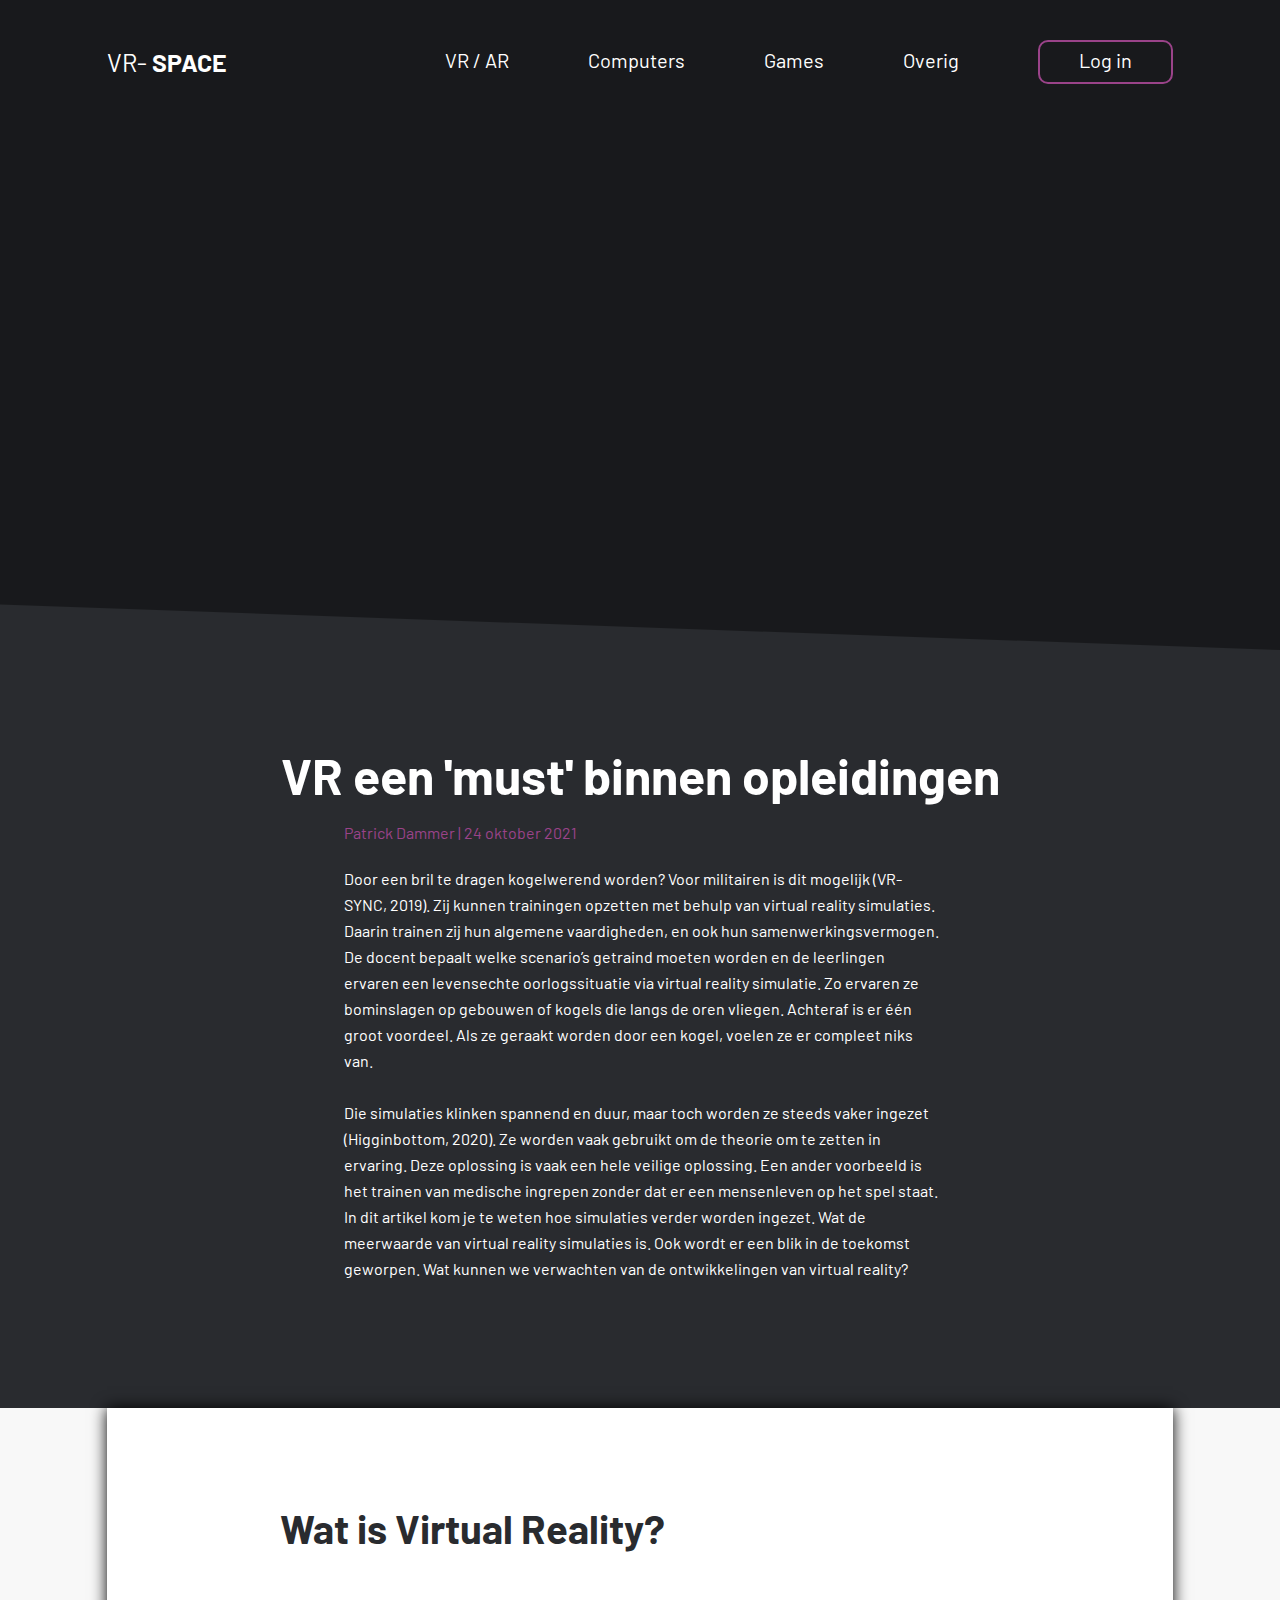
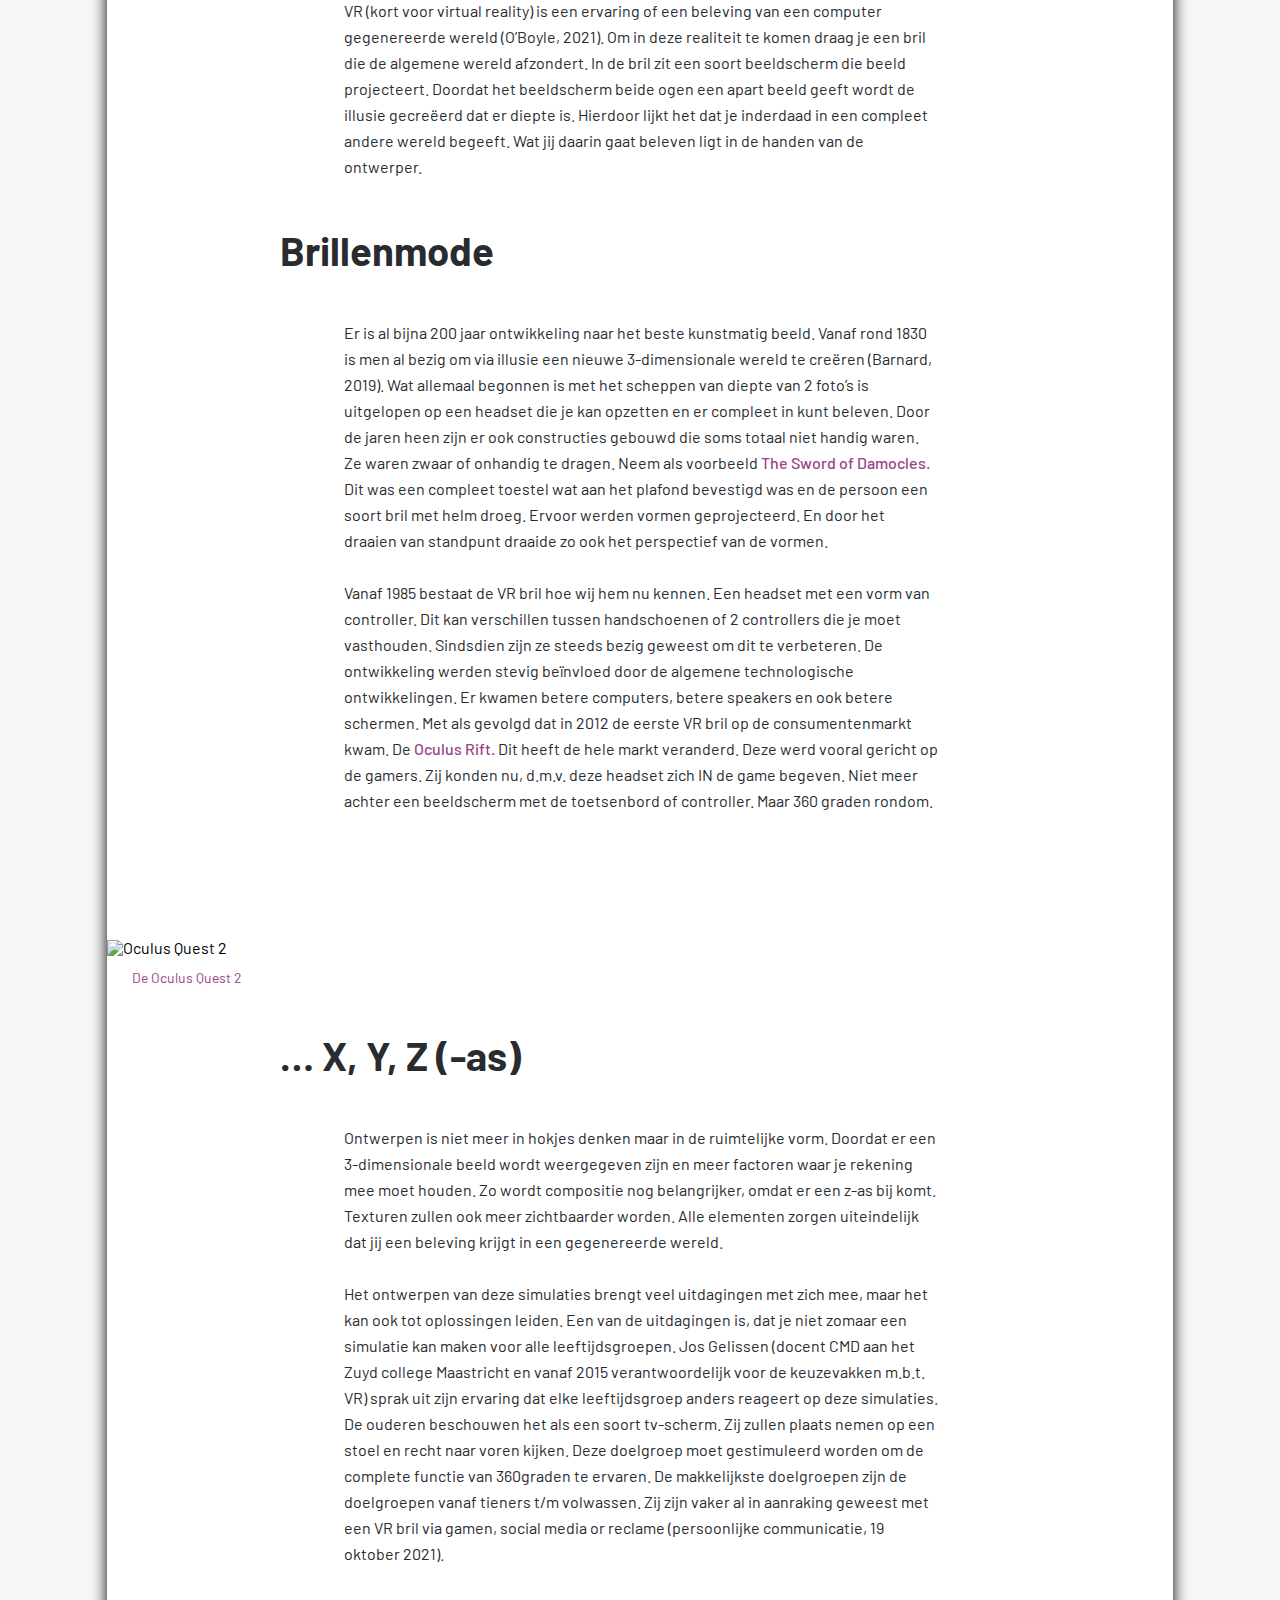
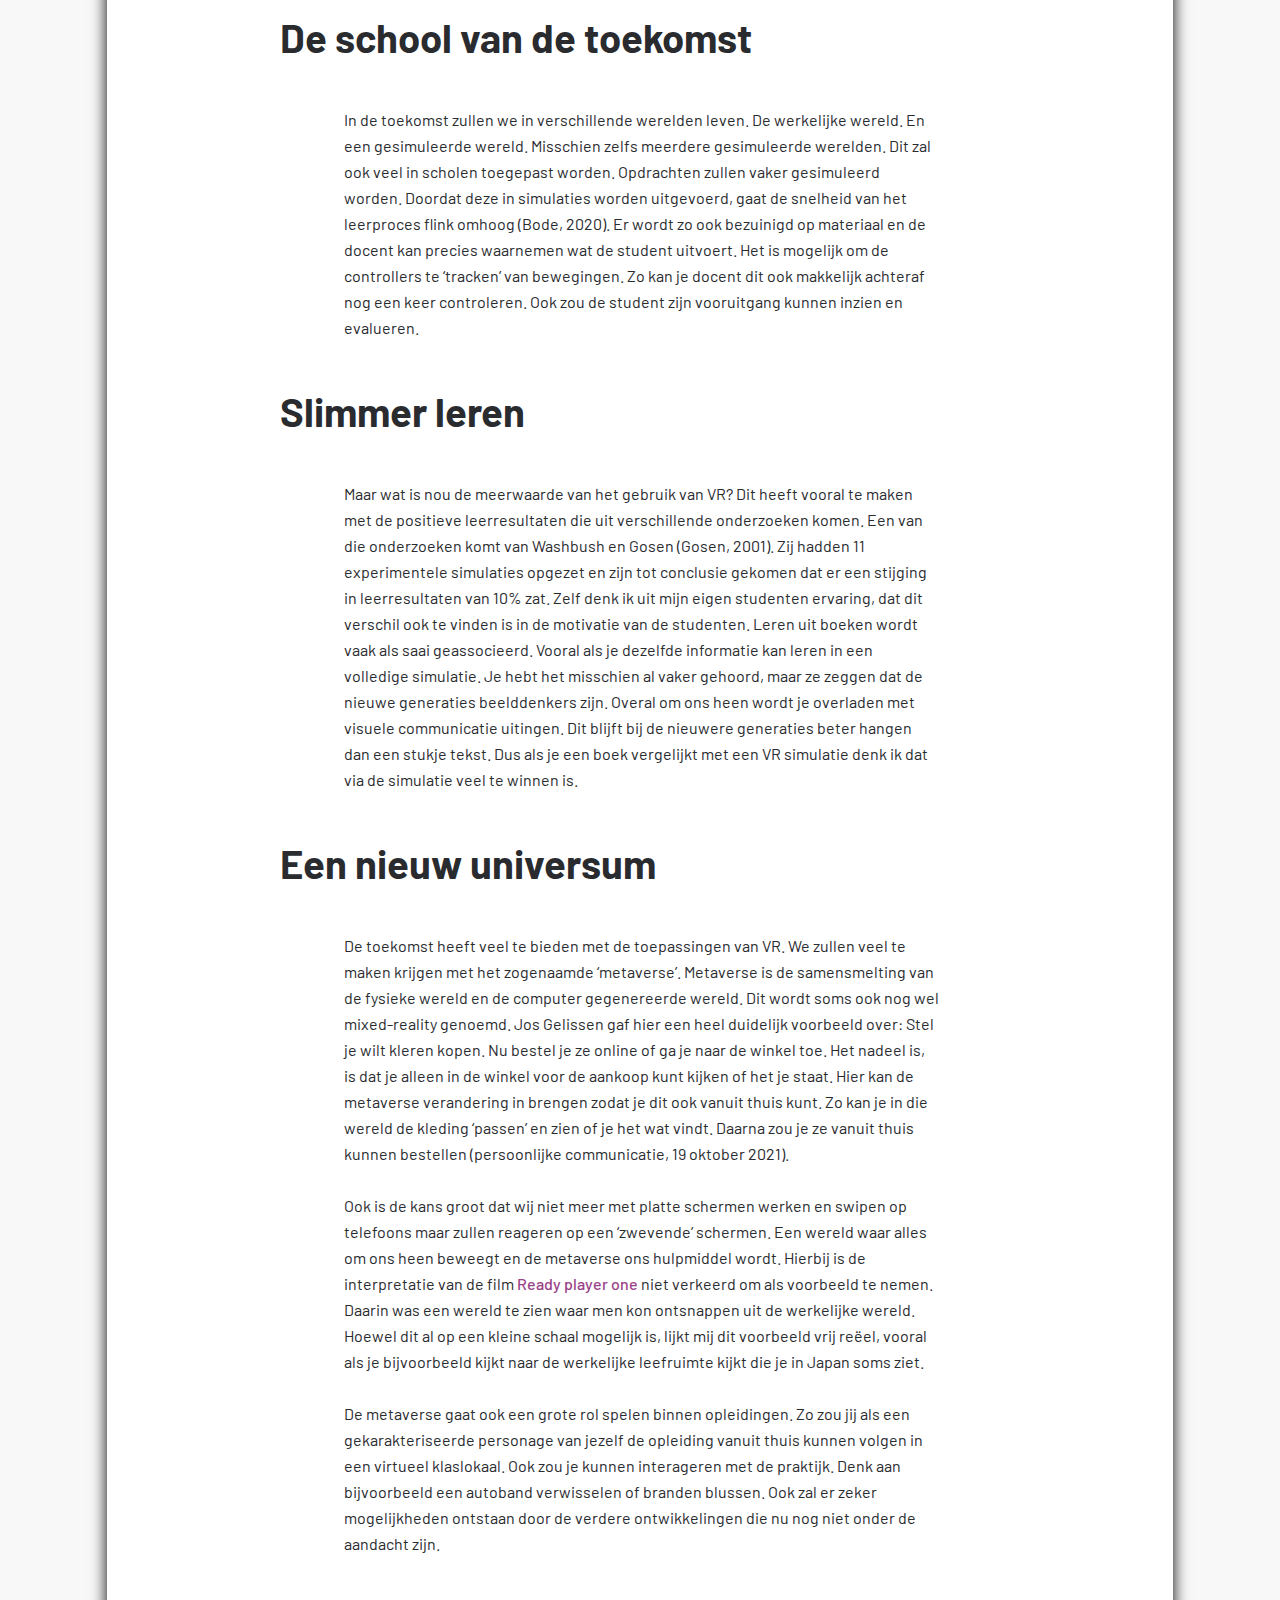
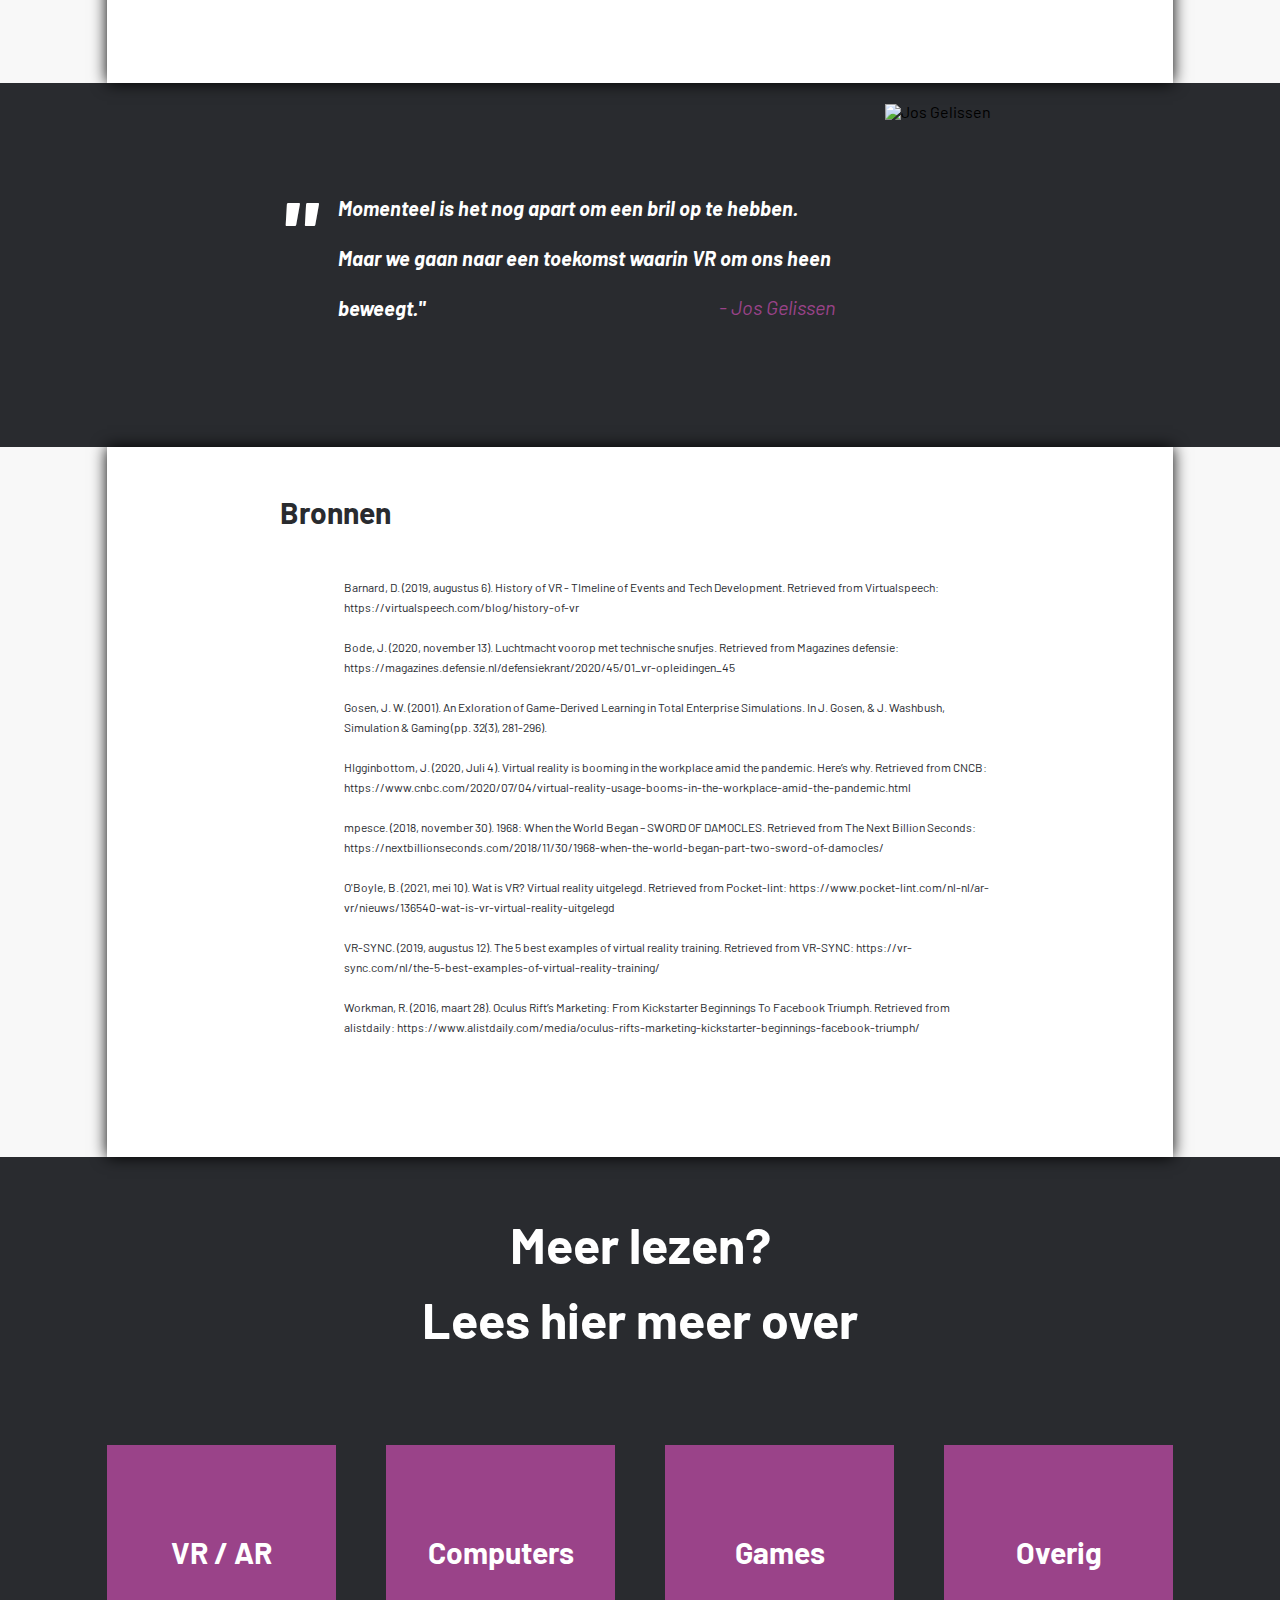
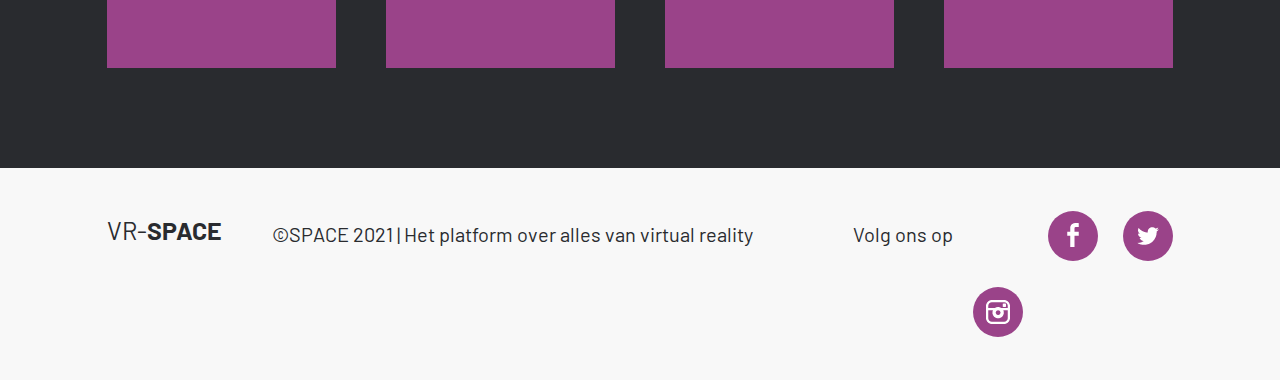
==== artikel.html @ 12d140bd "Add files via upload" ====
<!DOCTYPE html>
<html lang="en">

<head>
    <meta charset="UTF-8">
    <meta http-equiv="X-UA-Compatible" content="IE=edge">
    <meta name="viewport" content="width=device-width, initial-scale=1.0">
    <link rel="preconnect" href="https://fonts.googleapis.com">
    <link rel="preconnect" href="https://fonts.gstatic.com" crossorigin>
    <link
        href="https://fonts.googleapis.com/css2?family=Barlow:ital,wght@0,400;0,500;0,600;0,700;1,500;1,700&display=swap"
        rel="stylesheet">
    <link rel="stylesheet" href="css/reset.css">
    <link rel="stylesheet" href="css/style.css">
    <title>VR-SPACE</title>
</head>

<body>
    <header>

        <nav>

            <div class="width1066">
                <a href="index.html">
                    <p class="logo"><span class="logo-vr">VR-</span>
                        <span class="logo-space">SPACE</span>
                    </p>
                </a>

                <ul>
                    <li> <a class="link" href="/">VR / AR</a> </li>
                    <li> <a class="link" href="/">Computers</a> </li>
                    <li> <a class="link" href="/">Games</a> </li>
                    <li> <a class="link" href="/">Overig</a> </li>
                    <li> <a class="pur-but" href="/">Log in</a></li>
                </ul>
                <div class="clear"></div>

            </div>
        </nav>

    </header>

    <main>

        <h1 class="white">VR een 'must' binnen opleidingen</h1>

        <div class="width721">
            <p id="auteur">Patrick Dammer | 24 oktober 2021</p>
            <p class="article-text article-white">Door een bril te dragen kogelwerend worden? Voor militairen is dit
                mogelijk (VR-SYNC, 2019). Zij kunnen
                trainingen opzetten met behulp van virtual reality simulaties. Daarin trainen zij hun algemene
                vaardigheden, en ook hun samenwerkingsvermogen. De docent bepaalt welke scenario’s getraind moeten
                worden en de leerlingen ervaren een levensechte oorlogssituatie via virtual reality simulatie. Zo
                ervaren ze bominslagen op gebouwen of kogels die langs de oren vliegen. Achteraf is er één groot
                voordeel. Als ze geraakt worden door een kogel, voelen ze er compleet niks van.</p>

            <p class="article-text article-white">Die simulaties klinken spannend en duur, maar toch worden ze steeds
                vaker ingezet (Higginbottom, 2020).
                Ze worden vaak gebruikt om de theorie om te zetten in ervaring. Deze oplossing is vaak een hele veilige
                oplossing. Een ander voorbeeld is het trainen van medische ingrepen zonder dat er een mensenleven op het
                spel staat. In dit artikel kom je te weten hoe simulaties verder worden ingezet. Wat de meerwaarde van
                virtual reality simulaties is. Ook wordt er een blik in de toekomst geworpen. Wat kunnen we verwachten
                van de ontwikkelingen van virtual reality?</p>
        </div>

        <div id="bg-light-grey">
            <div id="white1066">
                <div class="width721">
                    <h2>Wat is Virtual Reality?</h2>

                    <p class="article-text article-grey">VR (kort voor virtual reality) is een ervaring of een beleving
                        van een computer gegenereerde
                        wereld (O’Boyle, 2021). Om in deze realiteit te komen draag je een bril die de algemene wereld
                        afzondert. In de bril zit een soort beeldscherm die beeld projecteert. Doordat het beeldscherm
                        beide ogen een apart beeld geeft wordt de illusie gecreëerd dat er diepte is. Hierdoor lijkt het
                        dat je inderdaad in een compleet andere wereld begeeft. Wat jij daarin gaat beleven ligt in de
                        handen van de ontwerper. </p>

                    <h2>Brillenmode</h2>

                    <p class="article-text article-grey">Er is al bijna 200 jaar ontwikkeling naar het beste kunstmatig
                        beeld. Vanaf rond 1830 is men al bezig om via illusie een nieuwe 3-dimensionale wereld te
                        creëren (Barnard, 2019). Wat allemaal begonnen is met het scheppen van diepte van 2 foto’s is
                        uitgelopen op een headset die je kan opzetten en er compleet in kunt beleven. Door de jaren heen
                        zijn er ook constructies gebouwd die soms totaal niet handig waren. Ze waren zwaar of onhandig
                        te dragen. Neem als voorbeeld <a class="hyper" href="https://time.graphics/event/255408">The
                            Sword of Damocles.</a> Dit was een compleet toestel wat aan het
                        plafond bevestigd was en de persoon een soort bril met helm droeg. Ervoor werden vormen
                        geprojecteerd. En door het draaien van standpunt draaide zo ook het perspectief van de vormen.
                    </p>

                    <p class="article-text article-grey">Vanaf 1985 bestaat de VR bril hoe wij hem nu kennen. Een
                        headset met een vorm van controller. Dit
                        kan verschillen tussen handschoenen of 2 controllers die je moet vasthouden. Sindsdien zijn ze
                        steeds bezig geweest om dit te verbeteren. De ontwikkeling werden stevig beïnvloed door de
                        algemene technologische ontwikkelingen. Er kwamen betere computers, betere speakers en ook
                        betere schermen. Met als gevolgd dat in 2012 de eerste VR bril op de consumentenmarkt kwam. De
                        <a class="hyper" href="https://www.oculus.com/rift/?locale=nl_NL">Oculus Rift.</a> Dit heeft de
                        hele markt veranderd. Deze werd vooral gericht op de gamers. Zij
                        konden nu, d.m.v. deze headset zich IN de game begeven. Niet meer achter een beeldscherm met de
                        toetsenbord of controller. Maar 360 graden rondom.
                    </p>

                </div>

                <img id="article-img" src="img/img-vr.JPG" alt="Oculus Quest 2">
                <p id="bijschrift"> De Oculus Quest 2</p>

                <div class="width721">

                    <h2>… X, Y, Z (-as)</h2>

                    <p class="article-text article-grey">Ontwerpen is niet meer in hokjes denken maar in de ruimtelijke
                        vorm. Doordat er een 3-dimensionale beeld wordt weergegeven zijn en meer factoren waar je
                        rekening mee moet houden. Zo wordt compositie nog belangrijker, omdat er een z-as bij komt.
                        Texturen zullen ook meer zichtbaarder worden. Alle elementen zorgen uiteindelijk dat jij een
                        beleving krijgt in een gegenereerde wereld. </p>

                    <p class="article-text article-grey">Het ontwerpen van deze simulaties brengt veel uitdagingen met
                        zich mee, maar het kan ook tot oplossingen leiden. Een van de uitdagingen is, dat je niet zomaar
                        een simulatie kan maken voor alle leeftijdsgroepen. Jos Gelissen (docent CMD aan het Zuyd
                        college Maastricht en vanaf 2015 verantwoordelijk voor de keuzevakken m.b.t. VR) sprak uit zijn
                        ervaring dat elke leeftijdsgroep anders reageert op deze simulaties. De ouderen beschouwen het
                        als een soort tv-scherm. Zij zullen plaats nemen op een stoel en recht naar voren kijken. Deze
                        doelgroep moet gestimuleerd worden om de complete functie van 360graden te ervaren. De
                        makkelijkste doelgroepen zijn de doelgroepen vanaf tieners t/m volwassen. Zij zijn vaker al in
                        aanraking geweest met een VR bril via gamen, social media or reclame (persoonlijke communicatie,
                        19 oktober 2021).</p>

                    <h2>De school van de toekomst</h2>

                    <p class="article-text article-grey">In de toekomst zullen we in verschillende werelden leven. De
                        werkelijke wereld. En een gesimuleerde wereld. Misschien zelfs meerdere gesimuleerde werelden.
                        Dit zal ook veel in scholen toegepast worden. Opdrachten zullen vaker gesimuleerd worden.
                        Doordat deze in simulaties worden uitgevoerd, gaat de snelheid van het leerproces flink omhoog
                        (Bode, 2020). Er wordt zo ook bezuinigd op materiaal en de docent kan precies waarnemen wat de
                        student uitvoert. Het is mogelijk om de controllers te ‘tracken’ van bewegingen. Zo kan je
                        docent dit ook makkelijk achteraf nog een keer controleren. Ook zou de student zijn vooruitgang
                        kunnen inzien en evalueren.</p>

                    <h2>Slimmer leren</h2>

                    <p class="article-text article-grey">Maar wat is nou de meerwaarde van het gebruik van VR? Dit heeft
                        vooral te maken met de positieve leerresultaten die uit verschillende onderzoeken komen. Een van
                        die onderzoeken komt van Washbush en Gosen (Gosen, 2001). Zij hadden 11 experimentele simulaties
                        opgezet en zijn tot conclusie gekomen dat er een stijging in leerresultaten van 10% zat. Zelf
                        denk ik uit mijn eigen studenten ervaring, dat dit verschil ook te vinden is in de motivatie van
                        de studenten. Leren uit boeken wordt vaak als saai geassocieerd. Vooral als je dezelfde
                        informatie kan leren in een volledige simulatie. Je hebt het misschien al vaker gehoord, maar ze
                        zeggen dat de nieuwe generaties beelddenkers zijn. Overal om ons heen wordt je overladen met
                        visuele communicatie uitingen. Dit blijft bij de nieuwere generaties beter hangen dan een stukje
                        tekst. Dus als je een boek vergelijkt met een VR simulatie denk ik dat via de simulatie veel te
                        winnen is.</p>

                    <h2>Een nieuw universum</h2>

                    <p class="article-text article-grey">De toekomst heeft veel te bieden met de toepassingen van VR. We
                        zullen veel te maken krijgen met het zogenaamde ‘metaverse’. Metaverse is de samensmelting van
                        de fysieke wereld en de computer gegenereerde wereld. Dit wordt soms ook nog wel mixed-reality
                        genoemd. Jos Gelissen gaf hier een heel duidelijk voorbeeld over: Stel je wilt kleren kopen. Nu
                        bestel je ze online of ga je naar de winkel toe. Het nadeel is, is dat je alleen in de winkel
                        voor de aankoop kunt kijken of het je staat. Hier kan de metaverse verandering in brengen zodat
                        je dit ook vanuit thuis kunt. Zo kan je in die wereld de kleding ‘passen’ en zien of je het wat
                        vindt. Daarna zou je ze vanuit thuis kunnen bestellen (persoonlijke communicatie, 19 oktober
                        2021).</p>

                    <p class="article-text article-grey">Ook is de kans groot dat wij niet meer met platte schermen
                        werken en swipen op telefoons maar zullen reageren op een ‘zwevende’ schermen. Een wereld waar
                        alles om ons heen beweegt en de metaverse ons hulpmiddel wordt. Hierbij is de interpretatie van
                        de
                        film <a class="hyper" href="https://www.imdb.com/title/tt1677720/">Ready player one</a> niet
                        verkeerd om als voorbeeld te nemen. Daarin was een wereld te zien
                        waar men kon ontsnappen uit de werkelijke wereld.
                        Hoewel dit al op een kleine schaal mogelijk is, lijkt mij dit voorbeeld vrij reëel, vooral als
                        je bijvoorbeeld kijkt naar de werkelijke leefruimte kijkt die je in Japan soms ziet.
                    </p>

                    <p class="article-text article-grey">De metaverse gaat ook een grote rol spelen binnen opleidingen.
                        Zo zou jij als een gekarakteriseerde personage van jezelf de opleiding vanuit thuis kunnen
                        volgen in een virtueel klaslokaal. Ook zou je kunnen interageren met de praktijk. Denk aan
                        bijvoorbeeld een autoband verwisselen of branden blussen. Ook zal er zeker mogelijkheden
                        ontstaan door de verdere ontwikkelingen die nu nog niet onder de aandacht zijn.</p>
                </div>
            </div>
        </div>

        <div class="width1066">
            <div id="quote">
            <p id="quote-teken">"</p>
                <p id="quote-text"> Momenteel is het nog apart om een bril op te hebben.
                 Maar we gaan naar een toekomst waarin VR om ons heen beweegt."</p>
                <p id="quote-auteur">- Jos Gelissen</p>
            <img id="gelissen" src="img/jos-gelissen-vrijstaand.png" alt="Jos Gelissen">

            <div class="clear"></div>
        </div>
        </div>

        <div id="bg-light-grey">
            <div id="white1066">
                <div class="width721">

                    <h3>Bronnen</h3>
                    <p class="bron">Barnard, D. (2019, augustus 6). History of VR - TImeline of Events and Tech
                        Development. Retrieved from Virtualspeech: https://virtualspeech.com/blog/history-of-vr</p>
                    <p class="bron">Bode, J. (2020, november 13). Luchtmacht voorop met technische snufjes. Retrieved
                        from Magazines defensie:
                        https://magazines.defensie.nl/defensiekrant/2020/45/01_vr-opleidingen_45</p>
                    <p class="bron">Gosen, J. W. (2001). An Exloration of Game-Derived Learning in Total Enterprise
                        Simulations. In J. Gosen, & J. Washbush, Simulation & Gaming (pp. 32(3), 281-296).</p>
                    <p class="bron">HIgginbottom, J. (2020, Juli 4). Virtual reality is booming in the workplace amid
                        the pandemic. Here’s why. Retrieved from CNCB:
                        https://www.cnbc.com/2020/07/04/virtual-reality-usage-booms-in-the-workplace-amid-the-pandemic.html
                    </p>
                    <p class="bron">mpesce. (2018, november 30). 1968: When the World Began – SWORD OF DAMOCLES.
                        Retrieved from The Next Billion Seconds:
                        https://nextbillionseconds.com/2018/11/30/1968-when-the-world-began-part-two-sword-of-damocles/
                    </p>
                    <p class="bron">O'Boyle, B. (2021, mei 10). Wat is VR? Virtual reality uitgelegd. Retrieved from
                        Pocket-lint:
                        https://www.pocket-lint.com/nl-nl/ar-vr/nieuws/136540-wat-is-vr-virtual-reality-uitgelegd</p>
                    <p class="bron">VR-SYNC. (2019, augustus 12). The 5 best examples of virtual reality training.
                        Retrieved from VR-SYNC: https://vr-sync.com/nl/the-5-best-examples-of-virtual-reality-training/
                    </p>
                    <p class="bron">Workman, R. (2016, maart 28). Oculus Rift’s Marketing: From Kickstarter Beginnings
                        To Facebook Triumph. Retrieved from alistdaily:
                        https://www.alistdaily.com/media/oculus-rifts-marketing-kickstarter-beginnings-facebook-triumph/
                    </p>


                </div>
            </div>
        </div>

    </main>



    <footer>

        <div class="width1066">

            <section>
                <h2>Meer lezen?</h2>
                <h2 id="h2-bottom">Lees hier meer over</h2>

                <a href="/">
                    <div class="pur-box pur-box-left">
                        <h3>VR / AR</h3>
                    </div>
                </a>

                <a href="/">
                    <div class="pur-box">
                        <h3>Computers</h3>
                    </div>
                </a>

                <a href="/">
                    <div class="pur-box">
                        <h3>Games</h3>
                    </div>
                </a>

                <a href="/">
                    <div class="pur-box">
                        <h3>Overig</h3>
                    </div>
                </a>

                <div class="clear"></div>
        </div>
        </section>

        <section id="subfooter">
            <div class="width1066">
                <p class="logo"><span class="logo-vr-b">VR-</span><span class="logo-space-b">SPACE</span></p>
                <h4>©SPACE 2021 | Het platform over alles van virtual reality</h4>

                <h5>Volg ons op</h5>

                <a class="social" href="/">
                    <img src="img/twitter.png" alt="Twitter icoon">
                </a>

                <a class="social" href="/">
                    <img src="img/facebook.png" alt="Facebook icoon">
                </a>

                <a class="social" href="/">
                    <img src="img/instagram.png" alt="Instagram icoon">
                </a>

                <div class="clear"></div>
        </section>
        </div>
    </footer>

</body>

</html>
---- css/style.css ----
html{
    font-family: 'Barlow', sans-serif;
    background-color: #292B2F;
}
.clear{
    clear: both;
}
.width1066{
    width: 1066px;
    margin: 0 auto;
}
nav{
    padding-top: 50px;
}
.logo{
    float: left;
    font-size: 25px;
}
.logo-vr-b{
    color: #292B2F;
}
.logo-vr{
    color: white;
}
.logo-space-b{
    color: #292B2F;
    font-weight: 700;
}
.logo-space{
    color: white;
    font-weight: 700;
}
ul{
    float: right;
    display: inline-block;
}
li{
    font-size: 20px;
    display: inline;
}
.link{
    position: relative;
}
.link::after{
    content: "";
    position: absolute;
    height: 3px;
    left: 0;
    bottom: -8px;
    width: 75%;
    background: #9A4389;
    transform: scaleX(0);
    transform-origin: left;
    transition: 500ms ease;
}
nav li:hover .link:after{
    transform: scaleX(1);
}
ul a{
    text-decoration: none;
    color: white;
    margin-left: 75px;
}
.pur-but{
    border: #9A4389 2px solid;
    padding: 6px 39px 10px 39px;
    border-radius: 10px;
}
.pur-but:hover{
    background-color: #9A4389;
}
header{
    width: 100%;
    height: 650px;
    background-image: url(../img/img-opzetten.JPG);
    background-repeat: no-repeat;
    background-size: cover;
    clip-path: polygon(
        0 0,
        100% 0,
        100% 100%,
        0 93%
    );
    box-shadow: inset 0 0 0 100vw rgba(0,0,0,0.4);
}
header h1{
    color: white;
    font-size: 40px;
    font-weight: 700;
    width: 500px;
    margin-top: 100px;
    line-height: 50px;
}
header h2{
    color: white;
    font-size: 20px;
    margin-top: 25px;
    width: 400px;
    line-height: 25px;
    margin-bottom: 31px;
}
#lees-verder{
    text-decoration: none;
    color: white;
}
section h1{
    text-align: center;
    color: white;
    font-size: 50px;
    font-weight: 700;
    margin-top: 50px;
}
.contentbox{
    width: 300px;
    height: 400px;
    float: left;
    margin-top: 50px;
    margin-bottom: 100px;
    transition: 500ms ease-out;
    box-shadow: 6px 6px 15px rgba(0,0,0,0.7);
    position: relative;
    background-size: cover;
}
.contentbox:hover{
    transform: scale(1.05);
}
#box1{
    background-image: url(../img/thumbnail-1.png);
    background-position: top 0px right -90px;
}
#box2{
    background-image: url(../img/thumbnail-2.jpeg);
    background-position: top 0px right -90px;
    margin-left: 83px;
}
#box3{
    background-image: url(../img/thumbnail-3.jpg);
    background-position: top 0px right -180px;
    margin-left: 83px;
}
.contentbox a{
    text-decoration: none;
    color: white;
    position: absolute;
    bottom: 25px;
    left: 25px;
}
.contentbox p{
    color: white;
    font-size: 20px;
    font-weight: 600;
    width: 250px;
    position: absolute;
    bottom: 90px;
    left: 25px;
}
#bg-light-grey{
    background-color: #F8F8F8;
}
#white1066{
    background-color: white;
    width: 1066px;
    box-shadow: 0px 0px 15px;
    margin: 0 auto;
    padding-top: 50px;
}
main h1{
    color: #292B2F;
    text-align: center;
    padding-top: 100px;
    font-size: 50px;
    font-weight: 700;
    margin-bottom: 50px;
}
article{
    box-shadow: 3px 3px 10px rgba(0,0,0,0.4);
    float: left;
    margin-left: 50px;
    margin-bottom: 50px;
    width: 229px;
    height: 508px;
    overflow: hidden;
    position: relative;
    transition: 500ms ease;
}
.article-left{
    margin-left: 0px;
}
article:hover{
    transform: scale(1.02);
}
#article1{
    background-image: url(../img/articles/mark-zuckerberg.jfif);
    background-size: cover;
    background-position: top 0px right -80%;
}

#article2{
    background-image: url(../img/articles/samsung-vr.jpg);
    background-size: cover;
    background-position: top 0px right -80%;
}
#article3{
    background-image: url(../img/articles/werken-vr.jpg);
    background-size: cover;
    background-position: top 0px right -99%;
}
#article4{
    background-image: url(../img/articles/pleasure-dome.jpg);
    background-size: cover;
    background-position: top 0px right -40px;
}
#article5{
    background-image: url(../img/articles/architecture-vr.jpg);
    background-size: cover;
    background-position: top 0px right -90px;
}
#article6{
    background-image: url(../img/articles/vr-cardbox.jpg);
    background-size: cover;
    background-position: top 0px right -80%;
}
#article7{
    background-image: url(../img/articles/google-hq.jfif);
    background-size: cover;
    background-position: top 0px right -240px;
}
#article8{
    background-image: url(../img/articles/loopband-vr.png);
    background-size: cover;
    background-position: top 0px right 50%;
    margin-bottom: 100px;
}
.article-content{
    background: linear-gradient(
        rgba(0,0,0,0.0),
        rgba(0,0,0,0.9)
    );
    top: 340px;
    padding-top: 50px;
    padding-left: 25px;
    padding-right: 25px;
    padding-bottom: 175px;
    position: absolute;
    transition: 500ms ease;
}
.article-content > *:not(.article-h2){
    opacity: 0;
    transition: opacity 500ms linear;
}
article:hover .article-content > *{
    opacity: 1;
    transition-delay: 500ms;
}
article:hover .article-content{
    top: 200px;
    transition-delay: 500ms;
}
.article-h2{
    color: white;
    font-size: 20px;
    font-weight: 700;
    position: relative;
    max-width: 179px;
    line-height: 25px;
}
.article-h2::after{
    content: "";
    position: absolute;
    height: 3px;
    left: -25px;
    bottom: -8px;
    width: 100%;
    background: #9A4389;
    transform: scaleX(0);
    transform-origin: left;
    transition: 500ms ease;
}
article:hover .article-h2:after{
    transform: scaleX(1);
}
article p{
    color: white;
    font-size: 15px;
    line-height: 20px;
    padding-top: 25px;
}
footer{
    margin-top: 50px;
}
footer a{
    text-decoration: none;
    color: white;
    font-size: 30px;
    font-weight: 700;
    text-align: center;
}
section h2{
    color: white;
    text-align: center;
    font-size: 50px;
    line-height: 75px;
    font-weight: 700;
}
#h2-bottom{
    margin-bottom: 88px;
}
section h3{
    padding-top: 92px;
    padding-bottom: 101px;
}

.pur-box{
    background-color: #9A4389;
    width: 229px;
    float: left;
    margin-left: 50px;
    transition: 500ms ease;
}
.pur-box:hover{
    transform: scale(1.03);
}
.pur-box-left{
    margin-left: 0px;
}
#subfooter{
    background-color: #F8F8F8;
    margin-top: 100px;
    padding-bottom: 43px;
}
footer .logo{
    margin-top: 50px;
}
footer h4{
    font-size: 20px;
    color: #292B2F;
    float: left;
    margin-top: 56px;
    margin-left: 50px;
}
footer h5{
    float: left;
    font-size: 20px;
    color: #292B2F;
    margin-top: 56px;
    margin-left: 100px;
}

.social{
    width: 50px;
    height: 50px;
    float: right;
    margin-top: 43px;
    margin-left: 25px;
}
.white{
    color: white;
    margin-bottom: 25px;
}
#auteur{
    color: #9A4389;
    font-size: 16px;
    margin-left: 64px;
    margin-bottom: 25px;
}
.width721{
    width: 721px;
    margin: 0 auto;
    padding-bottom: 100px;
}
.article-text{
    font-size: 16px;
    line-height: 26px;
    margin-left: 64px;
    width: 595px;
    margin-bottom: 26px;
}
.article-white{
    color: white;
}
.article-grey{
    color: #292B2F;
}
main h2{
    font-size: 40px;
    color: #292B2F;
    font-weight: 700;
    margin-bottom: 50px;
    margin-top: 50px;
}
.hyper{
    color: #9A4389;
    font-weight: 500;
    text-decoration: none;
}
#article-img{
    width: 1066px;
    height: 600px;
    object-fit: cover;
}
#bijschrift{
    color: #9A4389;
    font-size: 14px;
    margin-left: 25px;
    margin-top: 15px;
}

main h3{
    color: #292B2F;
    font-size: 30px;
    font-weight: 700;
    margin-bottom: 50px;
}
.bron{
    color: #292B2F;
    font-size: 12px;
    line-height: 20px;
    margin-left: 64px;
    margin-bottom: 20px;
}
#quote{
    margin-top: 100px;
    margin-left: 172px;
}
#quote-text{
    color: white;
    font-size: 20px;
    font-weight: 700;
    font-style: italic;
    line-height: 50px;
    width: 494px;
    float: left;
    margin-left: 24px;
}
#quote-teken{
    color: white;
    font-size: 100px;
    font-weight: 700;
    font-style: italic;
    float: left;
}
#quote-auteur{
    color: #9A4389;
    font-size: 20px;
    font-size: 400;
    font-style: italic;
    position: absolute;
    margin-left: 440px;
    margin-top: 114px;
}
#gelissen{
    float: right;
    width: 229px;
    height: 343px;
    margin-top: -79px;  
    margin-right: 59px;
}
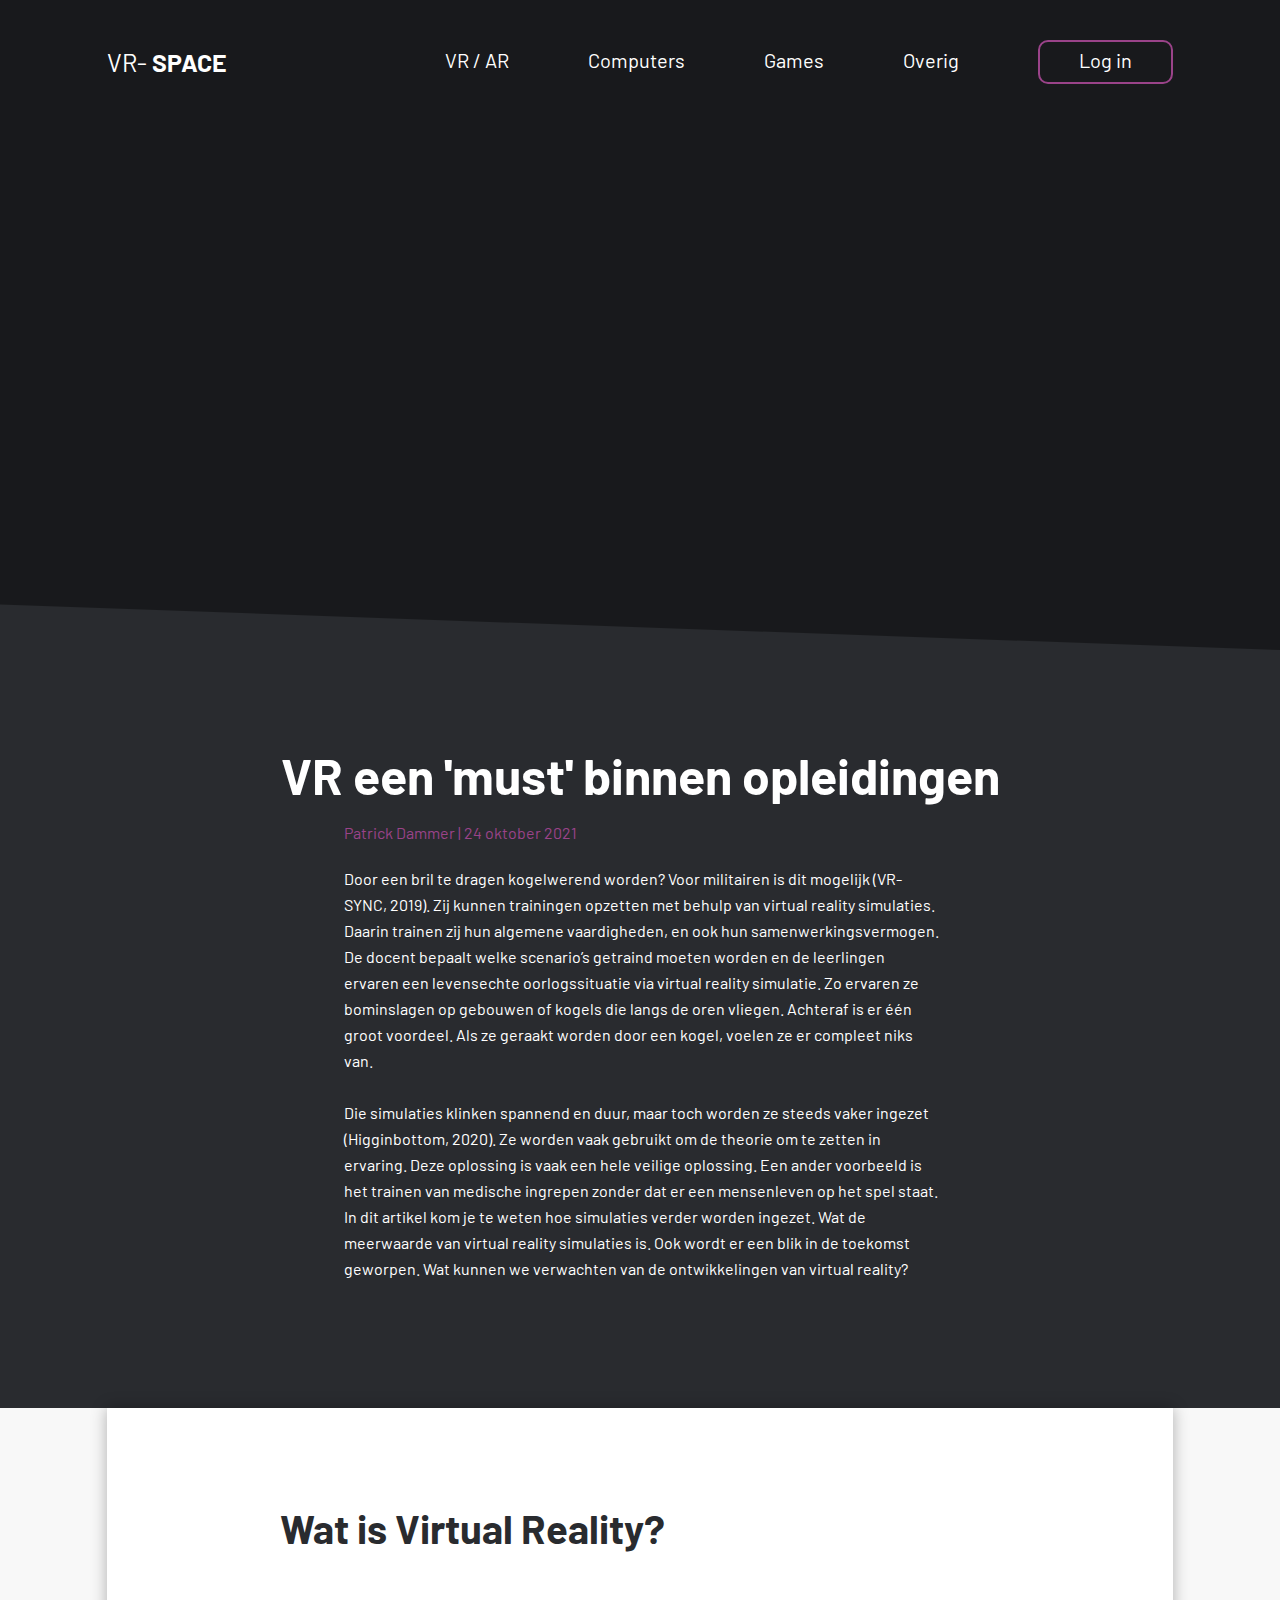
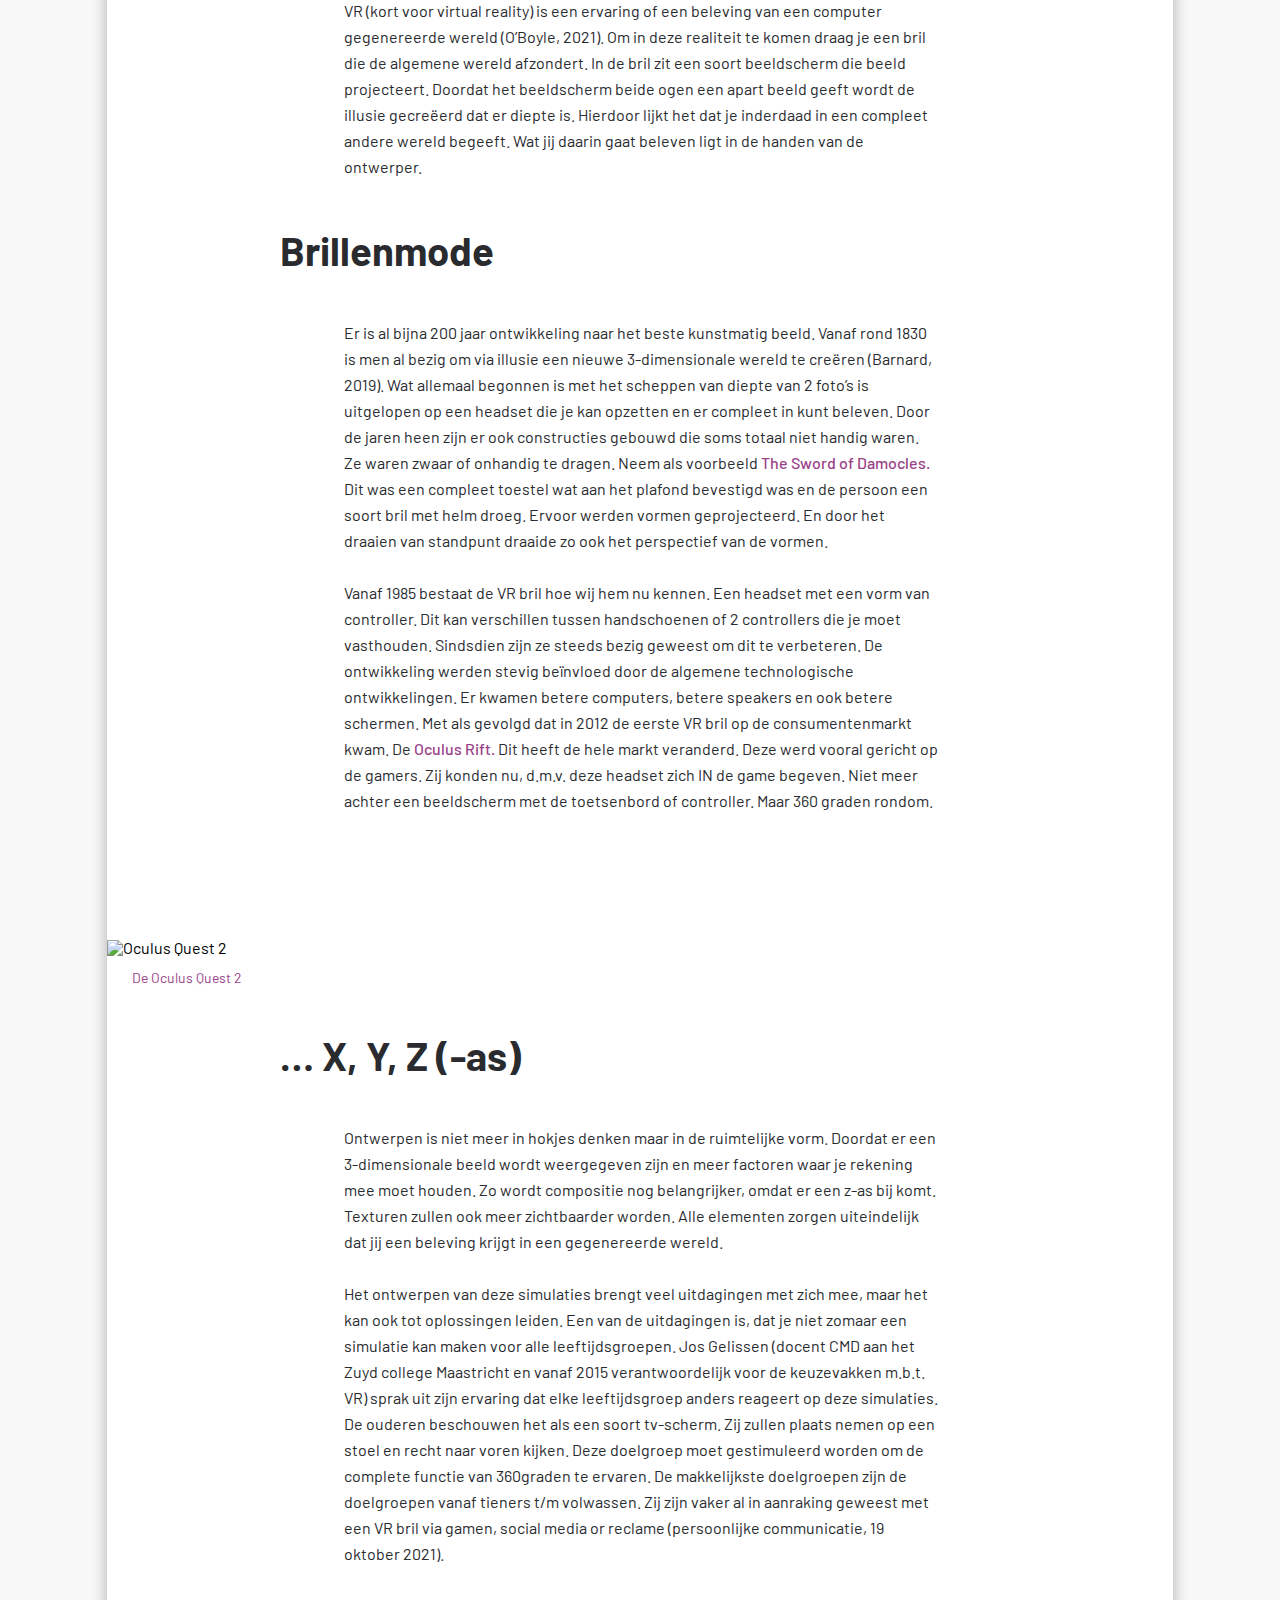
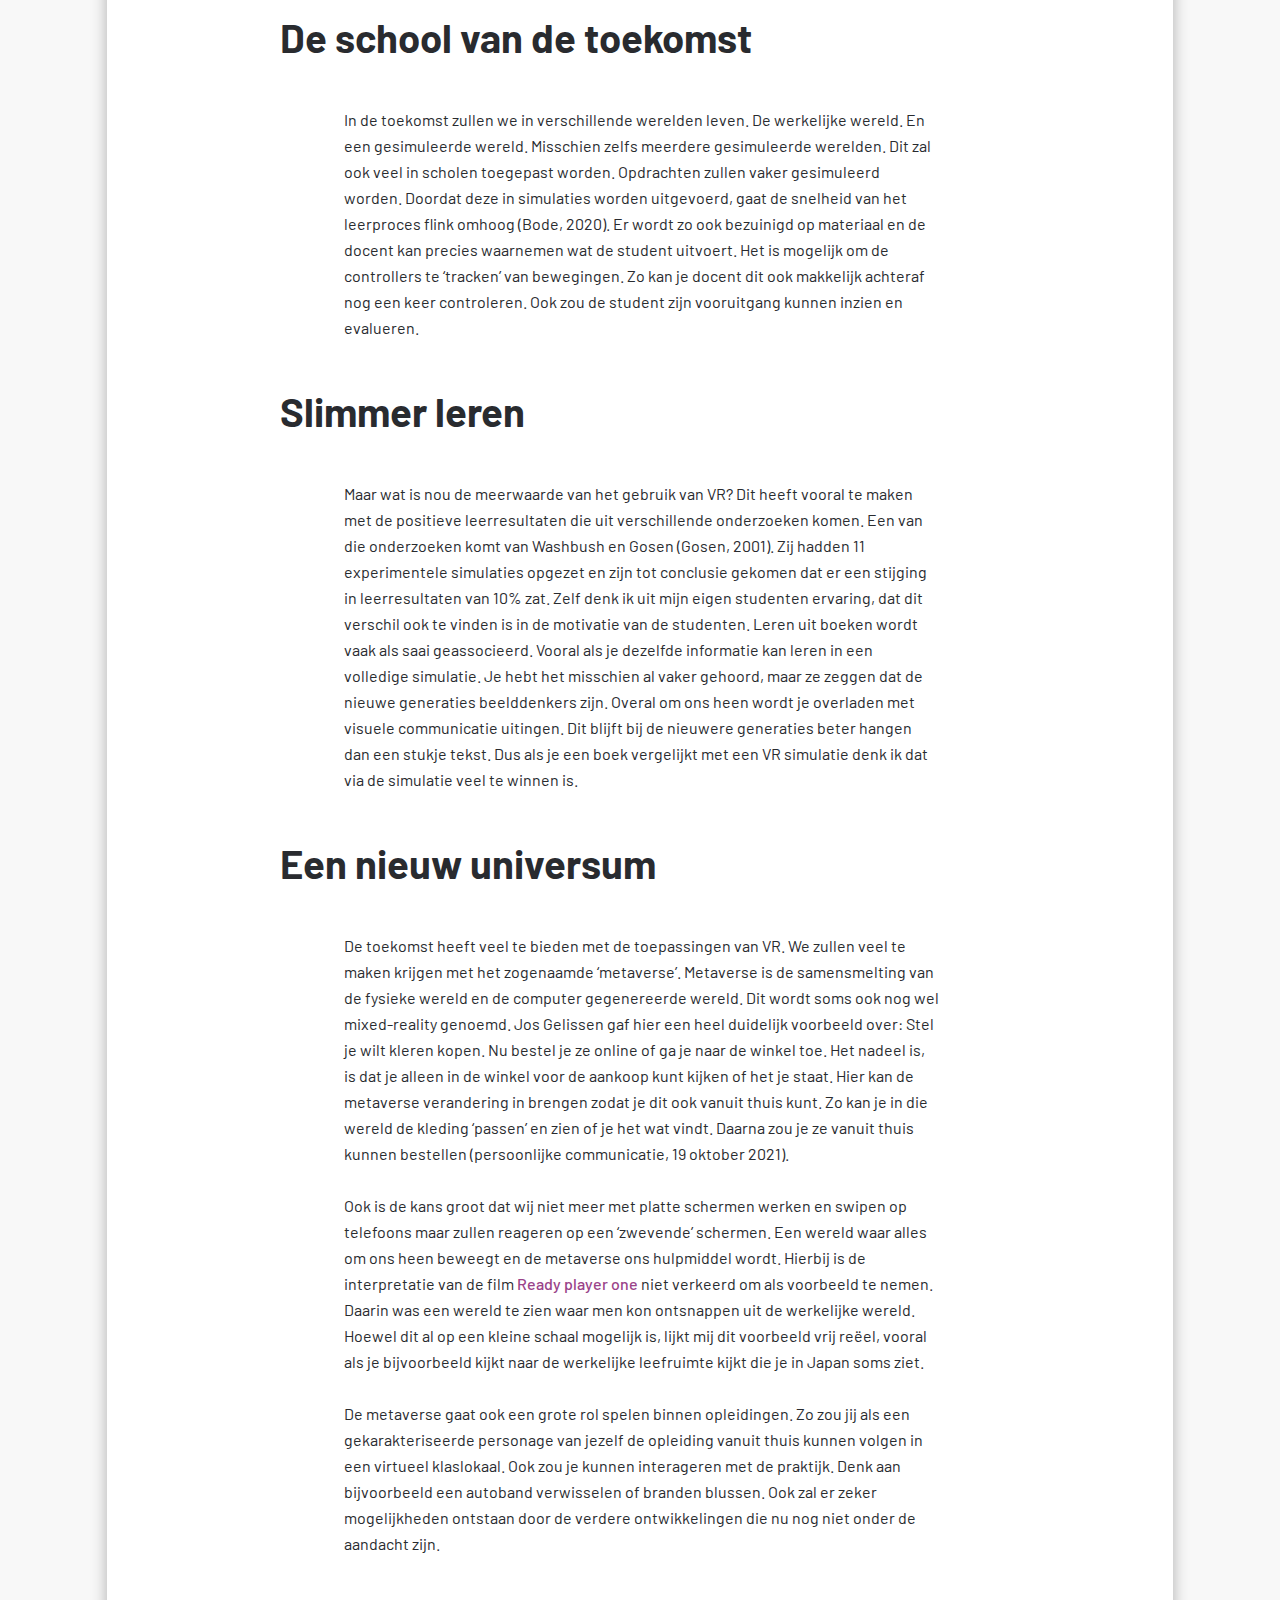
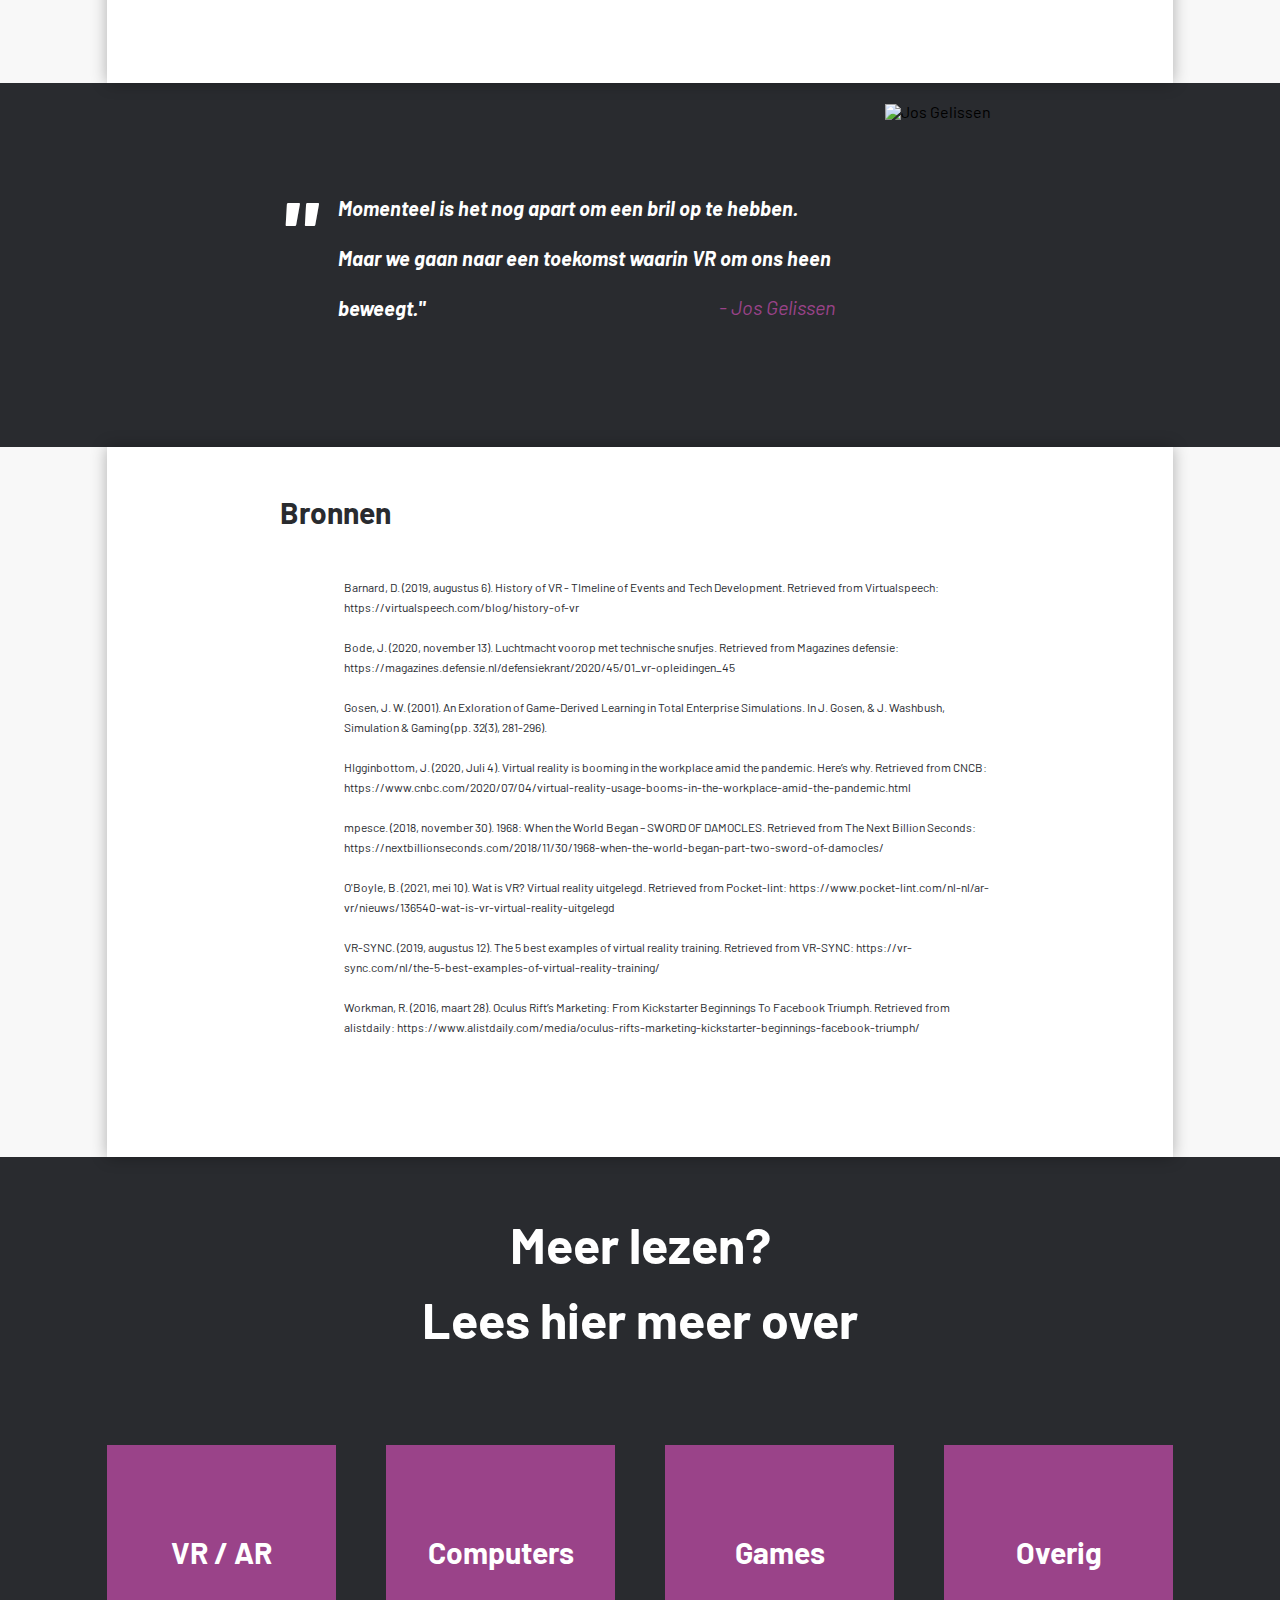
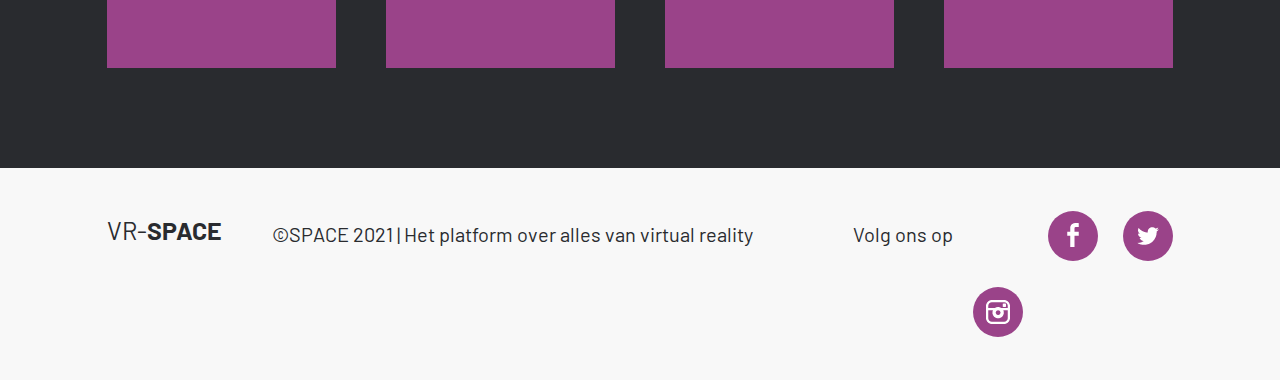
==== commit e76b434a: "Add files via upload" ====
--- a/artikel.html
+++ b/artikel.html
@@ -67,7 +67,7 @@
         <div id="bg-light-grey">
             <div id="white1066">
                 <div class="width721">
-                    <h2>Wat is Virtual Reality?</h2>
+                    <h2 class="subtitel">Wat is Virtual Reality?</h2>
 
                     <p class="article-text article-grey">VR (kort voor virtual reality) is een ervaring of een beleving
                         van een computer gegenereerde
@@ -77,7 +77,7 @@
                         dat je inderdaad in een compleet andere wereld begeeft. Wat jij daarin gaat beleven ligt in de
                         handen van de ontwerper. </p>
 
-                    <h2>Brillenmode</h2>
+                    <h2 class="subtitel">Brillenmode</h2>
 
                     <p class="article-text article-grey">Er is al bijna 200 jaar ontwikkeling naar het beste kunstmatig
                         beeld. Vanaf rond 1830 is men al bezig om via illusie een nieuwe 3-dimensionale wereld te
@@ -109,7 +109,7 @@
 
                 <div class="width721">
 
-                    <h2>… X, Y, Z (-as)</h2>
+                    <h2 class="subtitel">… X, Y, Z (-as)</h2>
 
                     <p class="article-text article-grey">Ontwerpen is niet meer in hokjes denken maar in de ruimtelijke
                         vorm. Doordat er een 3-dimensionale beeld wordt weergegeven zijn en meer factoren waar je
@@ -128,7 +128,7 @@
                         aanraking geweest met een VR bril via gamen, social media or reclame (persoonlijke communicatie,
                         19 oktober 2021).</p>
 
-                    <h2>De school van de toekomst</h2>
+                    <h2 class="subtitel">De school van de toekomst</h2>
 
                     <p class="article-text article-grey">In de toekomst zullen we in verschillende werelden leven. De
                         werkelijke wereld. En een gesimuleerde wereld. Misschien zelfs meerdere gesimuleerde werelden.
@@ -139,7 +139,7 @@
                         docent dit ook makkelijk achteraf nog een keer controleren. Ook zou de student zijn vooruitgang
                         kunnen inzien en evalueren.</p>
 
-                    <h2>Slimmer leren</h2>
+                    <h2 class="subtitel">Slimmer leren</h2>
 
                     <p class="article-text article-grey">Maar wat is nou de meerwaarde van het gebruik van VR? Dit heeft
                         vooral te maken met de positieve leerresultaten die uit verschillende onderzoeken komen. Een van
@@ -153,7 +153,7 @@
                         tekst. Dus als je een boek vergelijkt met een VR simulatie denk ik dat via de simulatie veel te
                         winnen is.</p>
 
-                    <h2>Een nieuw universum</h2>
+                    <h2 class="subtitel">Een nieuw universum</h2>
 
                     <p class="article-text article-grey">De toekomst heeft veel te bieden met de toepassingen van VR. We
                         zullen veel te maken krijgen met het zogenaamde ‘metaverse’. Metaverse is de samensmelting van
--- a/css/style.css
+++ b/css/style.css
@@ -160,7 +160,7 @@
 #white1066{
     background-color: white;
     width: 1066px;
-    box-shadow: 0px 0px 15px;
+    box-shadow: 0px 0px 15px rgba(0,0,0,0.3);
     margin: 0 auto;
     padding-top: 50px;
 }
@@ -381,7 +381,7 @@
 .article-grey{
     color: #292B2F;
 }
-main h2{
+.subtitel{
     font-size: 40px;
     color: #292B2F;
     font-weight: 700;
